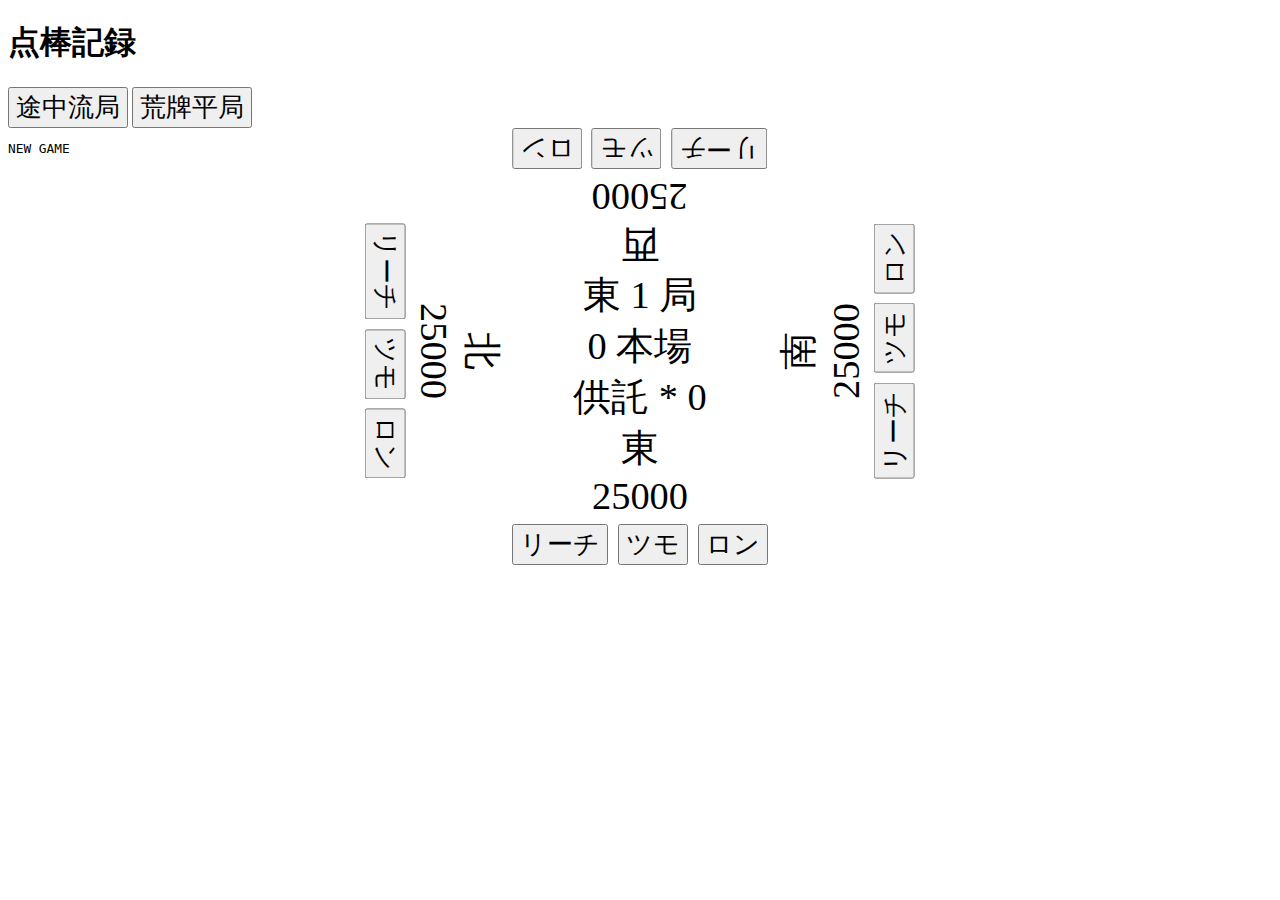
==== index.html @ 74412f01 "Rename this app." ====
<!DOCTYPE html>
<html lang="jp">
  <head>
    <title>点棒記録</title>
    <meta charset="utf-8">
    <meta name="viewport" content="width=device-width, initial-scale=1">
    <script src="scoreboard.js" async></script>
    <link rel="stylesheet" href="style.css">
    <link rel="manifest" href="manifest.json">
  </head>
  <body id="body">
    <header>
      <h1>点棒記録</h1>
    </header>

    <div>
        <button id="abortive-draw">途中流局</button>
        <button id="exhaustive-draw">荒牌平局</button>
        <button id="undo" disabled>UNDO</button>
        <button id="redo" disabled>REDO</button>
        <button id="new-game" disabled>NEW GAME</button>
        <button id="edit" disabled>EDIT</button>
    </div>

    <pre id="history">NEW GAME</pre>

    <div id="mainboard">
        <div id="player-3">
            <div class="wind">西</div>
            <div class="points">25000</div>
            <button class="riichi">リーチ</button>
            <button class="tsumo">ツモ</button>
            <button class="ron">ロン</button>
            <button class="hoju" disabled>放銃</button>
            <select class="fan-minipoint" disabled>
                <option value="0" selected disabled hidden>Select...</option>
                <option value="240">30符1飜</option>
                <option value="320">40符1飜/20符2飜</option>
                <option value="400">50符1飜/25符2飜</option>
                <option value="480">60符1飜/30符2飜</option>
                <option value="560">70符1飜</option>
                <option value="640">80符1飜/40符2飜/20符3飜</option>
                <option value="720">90符1飜</option>
                <option value="800">100符1飜/50符2飜/25符3飜</option>
                <option value="880">110符1飜</option>
                <option value="960">60符2飜/30符3飜</option>
                <option value="1120">70符2飜</option>
                <option value="1280">80符2飜/40符3飜/20符4飜</option>
                <option value="1440">90符2飜</option>
                <option value="1600">100符2飜/50符3飜/25符4飜</option>
                <option value="1760">110符2飜</option>
                <option value="1920">60符3飜/30符4飜</option>
                <option value="2000">満貫</option>
                <option value="3000">跳満</option>
                <option value="4000">倍満</option>
                <option value="6000">三倍満</option>
                <option value="8000">役満</option>
                <option value="16000">ダブル役満</option>
            </select>
            <button class="tenpai" disabled>聴牌</button>
            <button class="noten" disabled>不聴</button>
            <input type="checkbox" id="nagashimangan3" class="nagashimangan" disabled>
            <label for="nagashimangan3">流し満貫</label>
        </div>
        <div id="middle-row">
        <div id="player-4">
            <div class="wind">北</div>
            <div class="points">25000</div>
            <button class="riichi">リーチ</button>
            <button class="tsumo">ツモ</button>
            <button class="ron">ロン</button>
            <button class="hoju" disabled>放銃</button>
            <select class="fan-minipoint" disabled>
                <option value="0" selected disabled hidden>Select...</option>
                <option value="240">30符1飜</option>
                <option value="320">40符1飜/20符2飜</option>
                <option value="400">50符1飜/25符2飜</option>
                <option value="480">60符1飜/30符2飜</option>
                <option value="560">70符1飜</option>
                <option value="640">80符1飜/40符2飜/20符3飜</option>
                <option value="720">90符1飜</option>
                <option value="800">100符1飜/50符2飜/25符3飜</option>
                <option value="880">110符1飜</option>
                <option value="960">60符2飜/30符3飜</option>
                <option value="1120">70符2飜</option>
                <option value="1280">80符2飜/40符3飜/20符4飜</option>
                <option value="1440">90符2飜</option>
                <option value="1600">100符2飜/50符3飜/25符4飜</option>
                <option value="1760">110符2飜</option>
                <option value="1920">60符3飜/30符4飜</option>
                <option value="2000">満貫</option>
                <option value="3000">跳満</option>
                <option value="4000">倍満</option>
                <option value="6000">三倍満</option>
                <option value="8000">役満</option>
                <option value="16000">ダブル役満</option>
            </select>
            <button class="tenpai" disabled>聴牌</button>
            <button class="noten" disabled>不聴</button>
            <input type="checkbox" id="nagashimangan4" class="nagashimangan" disabled>
            <label for="nagashimangan4">流し満貫</label>
        </div>
        <div id="centerboard">
            <div><span id="round">東</span> <span id="rotation">1</span> 局</div>
            <div><span id="counter">0</span> 本場</div>
            <div>供託 * <span id="deposit">0</span></div>
        </div>
        <div id="player-2">
            <div class="wind">南</div>
            <div class="points">25000</div>
            <button class="riichi">リーチ</button>
            <button class="tsumo">ツモ</button>
            <button class="ron">ロン</button>
            <button class="hoju" disabled>放銃</button>
            <select class="fan-minipoint" disabled>
                <option value="0" selected disabled hidden>Select...</option>
                <option value="240">30符1飜</option>
                <option value="320">40符1飜/20符2飜</option>
                <option value="400">50符1飜/25符2飜</option>
                <option value="480">60符1飜/30符2飜</option>
                <option value="560">70符1飜</option>
                <option value="640">80符1飜/40符2飜/20符3飜</option>
                <option value="720">90符1飜</option>
                <option value="800">100符1飜/50符2飜/25符3飜</option>
                <option value="880">110符1飜</option>
                <option value="960">60符2飜/30符3飜</option>
                <option value="1120">70符2飜</option>
                <option value="1280">80符2飜/40符3飜/20符4飜</option>
                <option value="1440">90符2飜</option>
                <option value="1600">100符2飜/50符3飜/25符4飜</option>
                <option value="1760">110符2飜</option>
                <option value="1920">60符3飜/30符4飜</option>
                <option value="2000">満貫</option>
                <option value="3000">跳満</option>
                <option value="4000">倍満</option>
                <option value="6000">三倍満</option>
                <option value="8000">役満</option>
                <option value="16000">ダブル役満</option>
            </select>
            <button class="tenpai" disabled>聴牌</button>
            <button class="noten" disabled>不聴</button>
            <input type="checkbox" id="nagashimangan2" class="nagashimangan" disabled>
            <label for="nagashimangan2">流し満貫</label>
        </div>
        </div><!--id="middle-row"-->
        <div id="player-1">
            <div class="wind">東</div>
            <div class="points">25000</div>
            <button class="riichi">リーチ</button>
            <button class="tsumo">ツモ</button>
            <button class="ron">ロン</button>
            <button class="hoju" disabled>放銃</button>
            <select class="fan-minipoint" disabled>
                <option value="0" selected disabled hidden>Select...</option>
                <option value="240">30符1飜</option>
                <option value="320">40符1飜/20符2飜</option>
                <option value="400">50符1飜/25符2飜</option>
                <option value="480">60符1飜/30符2飜</option>
                <option value="560">70符1飜</option>
                <option value="640">80符1飜/40符2飜/20符3飜</option>
                <option value="720">90符1飜</option>
                <option value="800">100符1飜/50符2飜/25符3飜</option>
                <option value="880">110符1飜</option>
                <option value="960">60符2飜/30符3飜</option>
                <option value="1120">70符2飜</option>
                <option value="1280">80符2飜/40符3飜/20符4飜</option>
                <option value="1440">90符2飜</option>
                <option value="1600">100符2飜/50符3飜/25符4飜</option>
                <option value="1760">110符2飜</option>
                <option value="1920">60符3飜/30符4飜</option>
                <option value="2000">満貫</option>
                <option value="3000">跳満</option>
                <option value="4000">倍満</option>
                <option value="6000">三倍満</option>
                <option value="8000">役満</option>
                <option value="16000">ダブル役満</option>
            </select>
            <button class="tenpai" disabled>聴牌</button>
            <button class="noten" disabled>不聴</button>
            <input type="checkbox" id="nagashimangan1" class="nagashimangan" disabled>
            <label for="nagashimangan1">流し満貫</label>
        </div>
    </div>
  </body>
</html>
---- style.css ----
button, select, input, label {
    font-size: 2vw;
    pointer-events: auto;
}
button:disabled, select:disabled, input:disabled, input:disabled + label {
    display: none;
}
#history {
    position: absolute;
    font-size: 1vw;
    max-height: 70%;
    overflow-y: auto;
    padding-right: 3vw;
}
.normal-state .riichi,
.tsumo-state .fan-minipoint,
.ron-state .ron, .ron-state .hoju, .ron-state .fan-minipoint,
.exhaustive-draw-state .tenpai, .exhaustive-draw-state .noten {
    display: initial;
}
#middle-row {
    white-space: nowrap;
}
#middle-row:before {
    content: "";
    margin-left: -100%;
}
#middle-row:after {
    content: "";
    margin-right: -100%;
}
#player-3, #player-1,
#centerboard, #player-2, #player-4 {
    display: inline-block;
}
#mainboard {
    text-align: center;
    font-size: 3vw;
    pointer-events: none;
}
#player-2 {
    -webkit-transform: rotate(270deg);
    transform: rotate(270deg);
}
#player-3 {
    -webkit-transform: rotate(180deg);
    transform: rotate(180deg);
}
#player-4 {
    -webkit-transform: rotate(90deg);
    transform: rotate(90deg);
}
@media screen and (orientation:portrait) {
   #history {
       font-size: 2vh;
       bottom: 0;
       min-height: 20%;
       max-height: 50%;
   } 
   button, select, input, label {
       font-size: 2vh;
   }
   #mainboard {
       font-size: 3vh;
   }
}
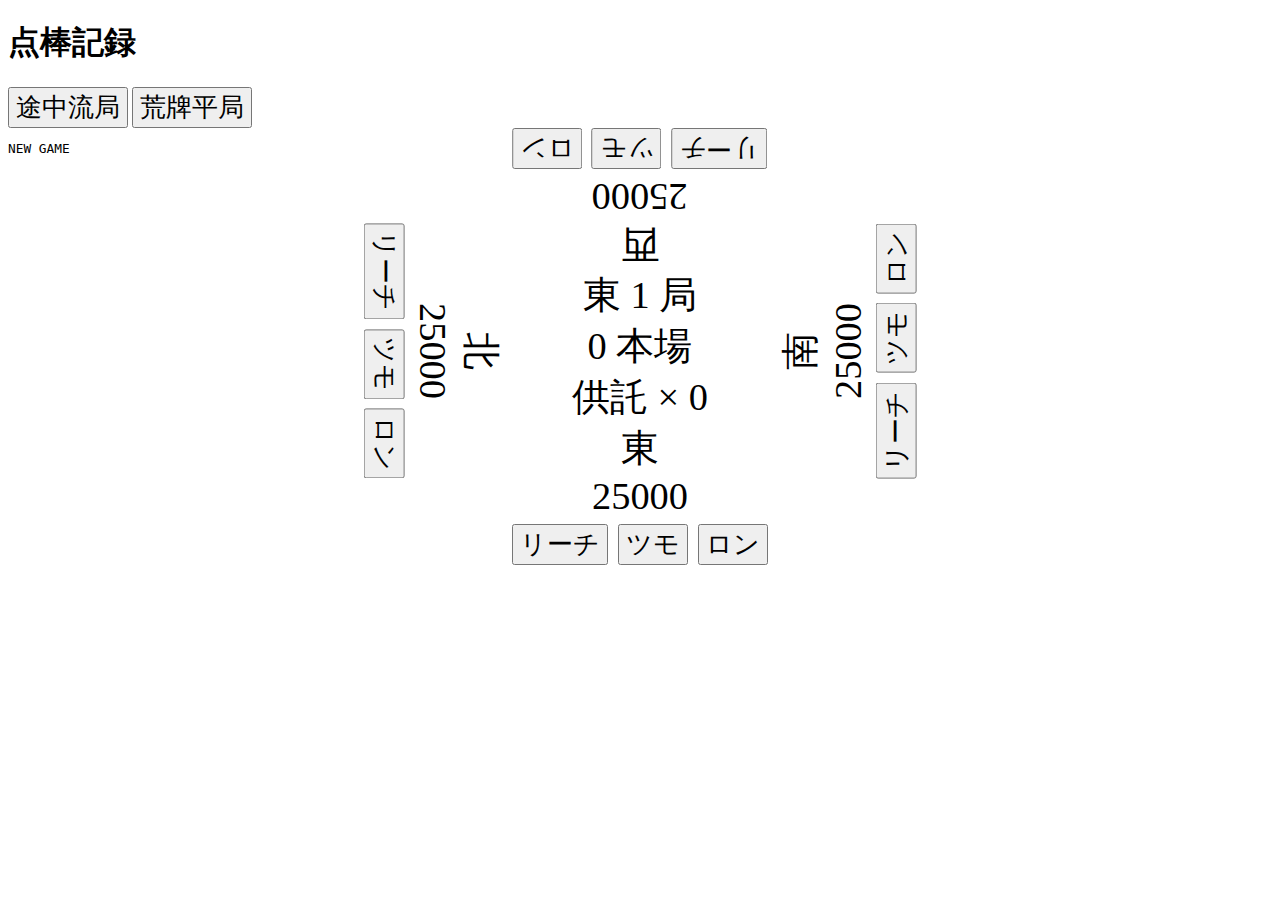
==== commit 0b5d1987: "Use actual multiplication sign." ====
--- a/index.html
+++ b/index.html
@@ -103,7 +103,7 @@
         <div id="centerboard">
             <div><span id="round">東</span> <span id="rotation">1</span> 局</div>
             <div><span id="counter">0</span> 本場</div>
-            <div>供託 * <span id="deposit">0</span></div>
+            <div>供託 &times; <span id="deposit">0</span></div>
         </div>
         <div id="player-2">
             <div class="wind">南</div>
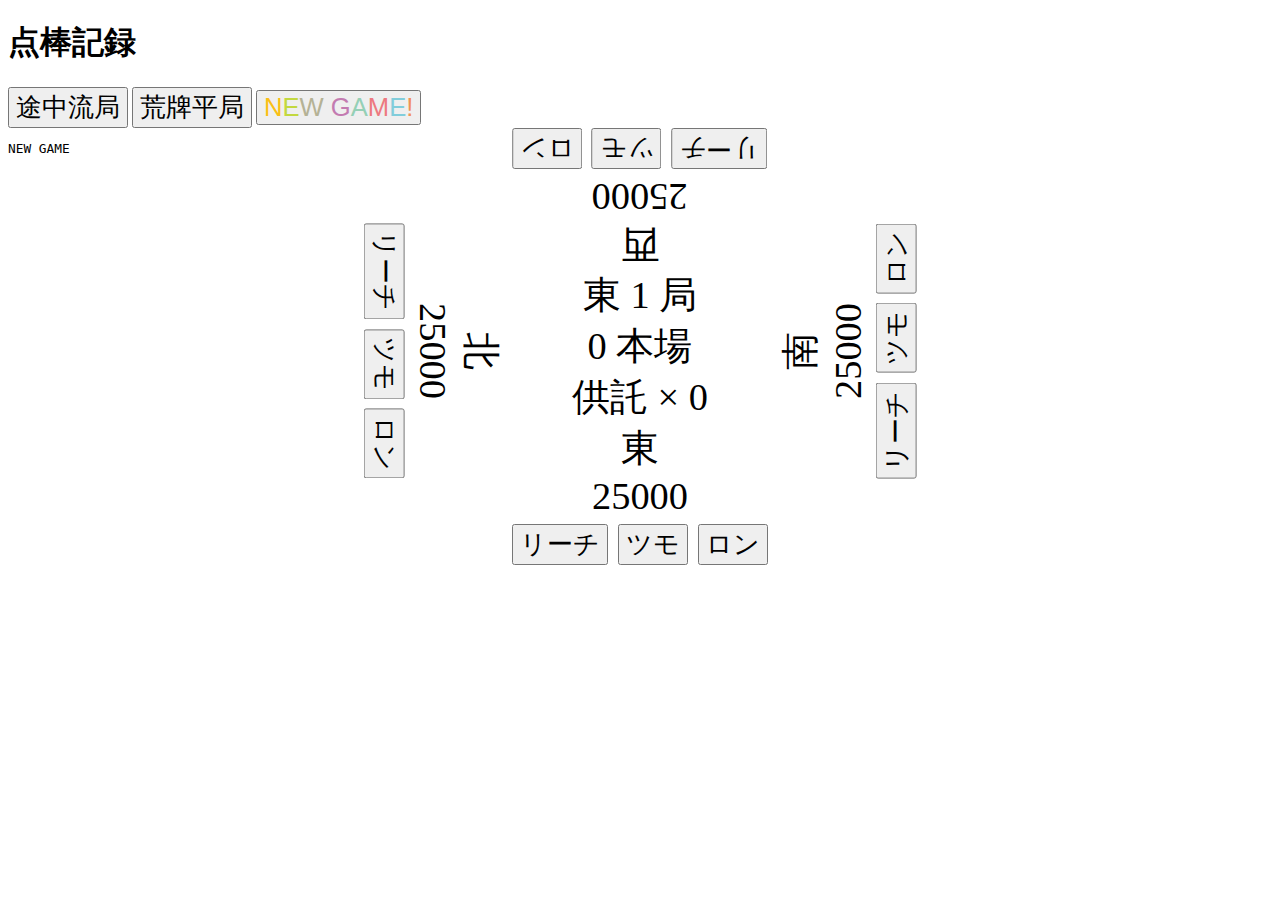
==== commit c1f052dd: "NEW GAME!" ====
--- a/index.html
+++ b/index.html
@@ -18,7 +18,7 @@
         <button id="exhaustive-draw">荒牌平局</button>
         <button id="undo" disabled>UNDO</button>
         <button id="redo" disabled>REDO</button>
-        <button id="new-game" disabled>NEW GAME</button>
+        <button id="new-game" disabled><span class="newgame-n">N</span><span class="newgame-e1">E</span><span class="newgame-w">W</span> <span class="newgame-g">G</span><span class="newgame-a">A</span><span class="newgame-m">M</span><span class="newgame-e2">E</span><span class="newgame-exclam">!</span></button>
         <button id="edit" disabled>EDIT</button>
     </div>
 
--- a/style.css
+++ b/style.css
@@ -50,6 +50,30 @@
     -webkit-transform: rotate(90deg);
     transform: rotate(90deg);
 }
+.newgame-n {
+  color: #fabf15;
+}
+.newgame-e1 {
+  color: #c3d83f;
+}
+.newgame-w {
+  color: #b5b295;
+}
+.newgame-g {
+  color: #c37bb1;
+}
+.newgame-a {
+  color: #95d0b6;
+}
+.newgame-m {
+  color: #ed7980;
+}
+.newgame-e2 {
+  color: #81cddb;
+}
+.newgame-exclam {
+  color: #f18f57;
+}
 @media screen and (orientation:portrait) {
    #history {
        font-size: 2vh;
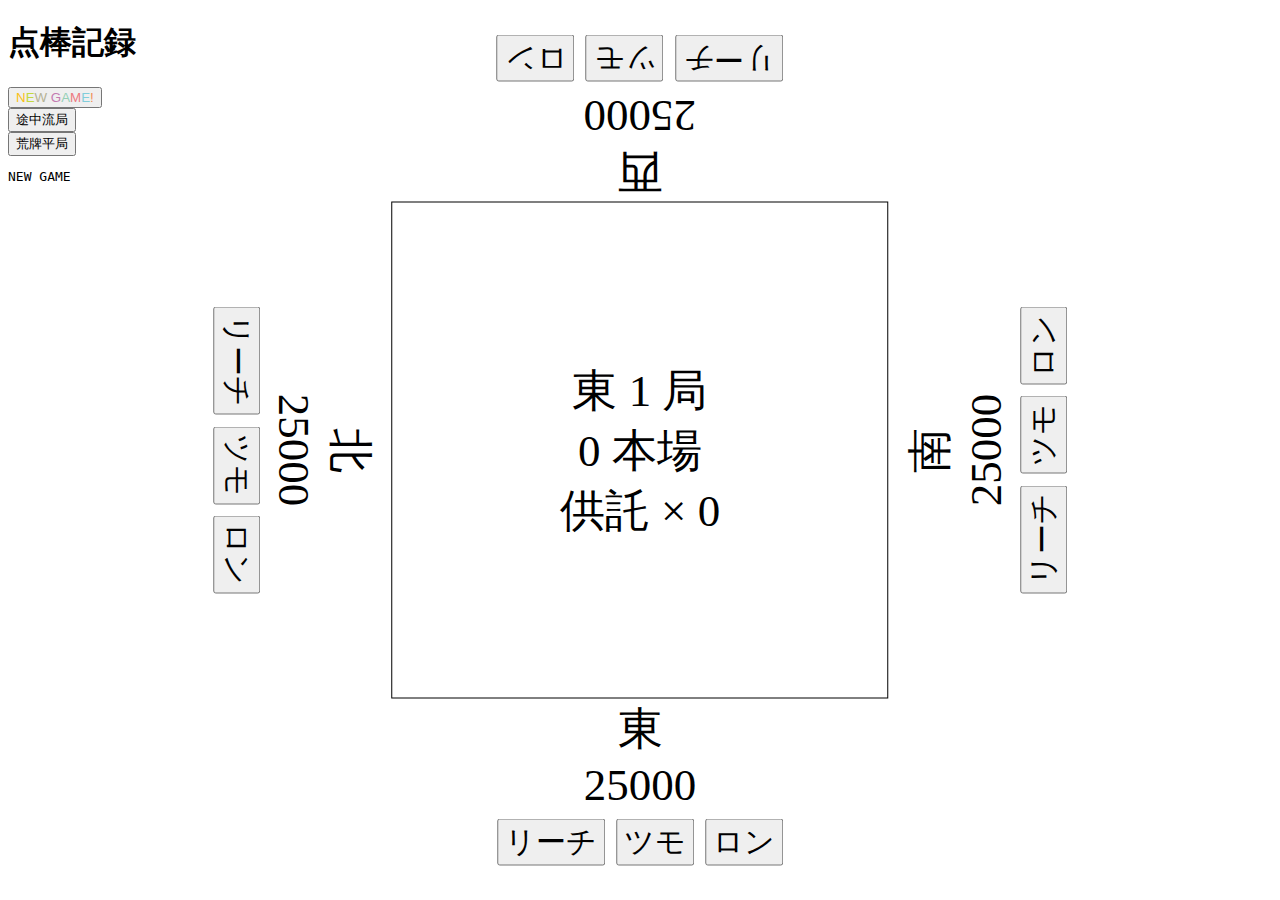
==== commit 56fd7cfc: "Rewrite CSS." ====
--- a/index.html
+++ b/index.html
@@ -13,57 +13,58 @@
       <h1>点棒記録</h1>
     </header>
 
-    <div>
-        <button id="abortive-draw">途中流局</button>
-        <button id="exhaustive-draw">荒牌平局</button>
-        <button id="undo" disabled>UNDO</button>
-        <button id="redo" disabled>REDO</button>
-        <button id="new-game" disabled><span class="newgame-n">N</span><span class="newgame-e1">E</span><span class="newgame-w">W</span> <span class="newgame-g">G</span><span class="newgame-a">A</span><span class="newgame-m">M</span><span class="newgame-e2">E</span><span class="newgame-exclam">!</span></button>
-        <button id="edit" disabled>EDIT</button>
+    <div id="control-panel">
+        <button id="new-game" disabled><span class="newgame-n">N</span><span class="newgame-e1">E</span><span class="newgame-w">W</span> <span class="newgame-g">G</span><span class="newgame-a">A</span><span class="newgame-m">M</span><span class="newgame-e2">E</span><span class="newgame-exclam">!</span></button><br>
+        <button id="abortive-draw">途中流局</button><br>
+        <button id="exhaustive-draw">荒牌平局</button><br>
+        <button id="undo" disabled>UNDO</button><br>
+        <button id="redo" disabled>REDO</button><br>
+        <button id="edit" disabled>EDIT</button><br>
     </div>
 
     <pre id="history">NEW GAME</pre>
 
     <div id="mainboard">
-        <div id="player-3">
-            <div class="wind">西</div>
-            <div class="points">25000</div>
-            <button class="riichi">リーチ</button>
-            <button class="tsumo">ツモ</button>
-            <button class="ron">ロン</button>
-            <button class="hoju" disabled>放銃</button>
-            <select class="fan-minipoint" disabled>
-                <option value="0" selected disabled hidden>Select...</option>
-                <option value="240">30符1飜</option>
-                <option value="320">40符1飜/20符2飜</option>
-                <option value="400">50符1飜/25符2飜</option>
-                <option value="480">60符1飜/30符2飜</option>
-                <option value="560">70符1飜</option>
-                <option value="640">80符1飜/40符2飜/20符3飜</option>
-                <option value="720">90符1飜</option>
-                <option value="800">100符1飜/50符2飜/25符3飜</option>
-                <option value="880">110符1飜</option>
-                <option value="960">60符2飜/30符3飜</option>
-                <option value="1120">70符2飜</option>
-                <option value="1280">80符2飜/40符3飜/20符4飜</option>
-                <option value="1440">90符2飜</option>
-                <option value="1600">100符2飜/50符3飜/25符4飜</option>
-                <option value="1760">110符2飜</option>
-                <option value="1920">60符3飜/30符4飜</option>
-                <option value="2000">満貫</option>
-                <option value="3000">跳満</option>
-                <option value="4000">倍満</option>
-                <option value="6000">三倍満</option>
-                <option value="8000">役満</option>
-                <option value="16000">ダブル役満</option>
-            </select>
-            <button class="tenpai" disabled>聴牌</button>
-            <button class="noten" disabled>不聴</button>
-            <input type="checkbox" id="nagashimangan3" class="nagashimangan" disabled>
-            <label for="nagashimangan3">流し満貫</label>
-        </div>
-        <div id="middle-row">
-        <div id="player-4">
+      <div id="player-3">
+        <div class="wind">西</div>
+        <div class="points">25000</div>
+        <button class="riichi">リーチ</button>
+        <button class="tsumo">ツモ</button>
+        <button class="ron">ロン</button>
+        <button class="hoju" disabled>放銃</button>
+        <select class="fan-minipoint" disabled>
+          <option value="0" selected disabled hidden>Select...</option>
+          <option value="240">30符1飜</option>
+          <option value="320">40符1飜/20符2飜</option>
+          <option value="400">50符1飜/25符2飜</option>
+          <option value="480">60符1飜/30符2飜</option>
+          <option value="560">70符1飜</option>
+          <option value="640">80符1飜/40符2飜/20符3飜</option>
+          <option value="720">90符1飜</option>
+          <option value="800">100符1飜/50符2飜/25符3飜</option>
+          <option value="880">110符1飜</option>
+          <option value="960">60符2飜/30符3飜</option>
+          <option value="1120">70符2飜</option>
+          <option value="1280">80符2飜/40符3飜/20符4飜</option>
+          <option value="1440">90符2飜</option>
+          <option value="1600">100符2飜/50符3飜/25符4飜</option>
+          <option value="1760">110符2飜</option>
+          <option value="1920">60符3飜/30符4飜</option>
+          <option value="2000">満貫</option>
+          <option value="3000">跳満</option>
+          <option value="4000">倍満</option>
+          <option value="6000">三倍満</option>
+          <option value="8000">役満</option>
+          <option value="16000">ダブル役満</option>
+        </select>
+        <button class="tenpai" disabled>聴牌</button>
+        <button class="noten" disabled>不聴</button>
+        <input type="checkbox" id="nagashimangan3" class="nagashimangan" disabled>
+        <label for="nagashimangan3">流し満貫</label>
+      </div>
+      <div id="middle-row">
+        <div id="outer-player-4">
+          <div id="player-4">
             <div class="wind">北</div>
             <div class="points">25000</div>
             <button class="riichi">リーチ</button>
@@ -71,41 +72,45 @@
             <button class="ron">ロン</button>
             <button class="hoju" disabled>放銃</button>
             <select class="fan-minipoint" disabled>
-                <option value="0" selected disabled hidden>Select...</option>
-                <option value="240">30符1飜</option>
-                <option value="320">40符1飜/20符2飜</option>
-                <option value="400">50符1飜/25符2飜</option>
-                <option value="480">60符1飜/30符2飜</option>
-                <option value="560">70符1飜</option>
-                <option value="640">80符1飜/40符2飜/20符3飜</option>
-                <option value="720">90符1飜</option>
-                <option value="800">100符1飜/50符2飜/25符3飜</option>
-                <option value="880">110符1飜</option>
-                <option value="960">60符2飜/30符3飜</option>
-                <option value="1120">70符2飜</option>
-                <option value="1280">80符2飜/40符3飜/20符4飜</option>
-                <option value="1440">90符2飜</option>
-                <option value="1600">100符2飜/50符3飜/25符4飜</option>
-                <option value="1760">110符2飜</option>
-                <option value="1920">60符3飜/30符4飜</option>
-                <option value="2000">満貫</option>
-                <option value="3000">跳満</option>
-                <option value="4000">倍満</option>
-                <option value="6000">三倍満</option>
-                <option value="8000">役満</option>
-                <option value="16000">ダブル役満</option>
+              <option value="0" selected disabled hidden>Select...</option>
+              <option value="240">30符1飜</option>
+              <option value="320">40符1飜/20符2飜</option>
+              <option value="400">50符1飜/25符2飜</option>
+              <option value="480">60符1飜/30符2飜</option>
+              <option value="560">70符1飜</option>
+              <option value="640">80符1飜/40符2飜/20符3飜</option>
+              <option value="720">90符1飜</option>
+              <option value="800">100符1飜/50符2飜/25符3飜</option>
+              <option value="880">110符1飜</option>
+              <option value="960">60符2飜/30符3飜</option>
+              <option value="1120">70符2飜</option>
+              <option value="1280">80符2飜/40符3飜/20符4飜</option>
+              <option value="1440">90符2飜</option>
+              <option value="1600">100符2飜/50符3飜/25符4飜</option>
+              <option value="1760">110符2飜</option>
+              <option value="1920">60符3飜/30符4飜</option>
+              <option value="2000">満貫</option>
+              <option value="3000">跳満</option>
+              <option value="4000">倍満</option>
+              <option value="6000">三倍満</option>
+              <option value="8000">役満</option>
+              <option value="16000">ダブル役満</option>
             </select>
             <button class="tenpai" disabled>聴牌</button>
             <button class="noten" disabled>不聴</button>
             <input type="checkbox" id="nagashimangan4" class="nagashimangan" disabled>
             <label for="nagashimangan4">流し満貫</label>
+          </div>
         </div>
         <div id="centerboard">
+          <div id="innercenterboard">
             <div><span id="round">東</span> <span id="rotation">1</span> 局</div>
             <div><span id="counter">0</span> 本場</div>
             <div>供託 &times; <span id="deposit">0</span></div>
+          </div>
         </div>
-        <div id="player-2">
+        <div id="outer-player-2">
+          <div id="player-2">
             <div class="wind">南</div>
             <div class="points">25000</div>
             <button class="riichi">リーチ</button>
@@ -113,73 +118,74 @@
             <button class="ron">ロン</button>
             <button class="hoju" disabled>放銃</button>
             <select class="fan-minipoint" disabled>
-                <option value="0" selected disabled hidden>Select...</option>
-                <option value="240">30符1飜</option>
-                <option value="320">40符1飜/20符2飜</option>
-                <option value="400">50符1飜/25符2飜</option>
-                <option value="480">60符1飜/30符2飜</option>
-                <option value="560">70符1飜</option>
-                <option value="640">80符1飜/40符2飜/20符3飜</option>
-                <option value="720">90符1飜</option>
-                <option value="800">100符1飜/50符2飜/25符3飜</option>
-                <option value="880">110符1飜</option>
-                <option value="960">60符2飜/30符3飜</option>
-                <option value="1120">70符2飜</option>
-                <option value="1280">80符2飜/40符3飜/20符4飜</option>
-                <option value="1440">90符2飜</option>
-                <option value="1600">100符2飜/50符3飜/25符4飜</option>
-                <option value="1760">110符2飜</option>
-                <option value="1920">60符3飜/30符4飜</option>
-                <option value="2000">満貫</option>
-                <option value="3000">跳満</option>
-                <option value="4000">倍満</option>
-                <option value="6000">三倍満</option>
-                <option value="8000">役満</option>
-                <option value="16000">ダブル役満</option>
+              <option value="0" selected disabled hidden>Select...</option>
+              <option value="240">30符1飜</option>
+              <option value="320">40符1飜/20符2飜</option>
+              <option value="400">50符1飜/25符2飜</option>
+              <option value="480">60符1飜/30符2飜</option>
+              <option value="560">70符1飜</option>
+              <option value="640">80符1飜/40符2飜/20符3飜</option>
+              <option value="720">90符1飜</option>
+              <option value="800">100符1飜/50符2飜/25符3飜</option>
+              <option value="880">110符1飜</option>
+              <option value="960">60符2飜/30符3飜</option>
+              <option value="1120">70符2飜</option>
+              <option value="1280">80符2飜/40符3飜/20符4飜</option>
+              <option value="1440">90符2飜</option>
+              <option value="1600">100符2飜/50符3飜/25符4飜</option>
+              <option value="1760">110符2飜</option>
+              <option value="1920">60符3飜/30符4飜</option>
+              <option value="2000">満貫</option>
+              <option value="3000">跳満</option>
+              <option value="4000">倍満</option>
+              <option value="6000">三倍満</option>
+              <option value="8000">役満</option>
+              <option value="16000">ダブル役満</option>
             </select>
             <button class="tenpai" disabled>聴牌</button>
             <button class="noten" disabled>不聴</button>
             <input type="checkbox" id="nagashimangan2" class="nagashimangan" disabled>
             <label for="nagashimangan2">流し満貫</label>
+          </div>
         </div>
-        </div><!--id="middle-row"-->
-        <div id="player-1">
-            <div class="wind">東</div>
-            <div class="points">25000</div>
-            <button class="riichi">リーチ</button>
-            <button class="tsumo">ツモ</button>
-            <button class="ron">ロン</button>
-            <button class="hoju" disabled>放銃</button>
-            <select class="fan-minipoint" disabled>
-                <option value="0" selected disabled hidden>Select...</option>
-                <option value="240">30符1飜</option>
-                <option value="320">40符1飜/20符2飜</option>
-                <option value="400">50符1飜/25符2飜</option>
-                <option value="480">60符1飜/30符2飜</option>
-                <option value="560">70符1飜</option>
-                <option value="640">80符1飜/40符2飜/20符3飜</option>
-                <option value="720">90符1飜</option>
-                <option value="800">100符1飜/50符2飜/25符3飜</option>
-                <option value="880">110符1飜</option>
-                <option value="960">60符2飜/30符3飜</option>
-                <option value="1120">70符2飜</option>
-                <option value="1280">80符2飜/40符3飜/20符4飜</option>
-                <option value="1440">90符2飜</option>
-                <option value="1600">100符2飜/50符3飜/25符4飜</option>
-                <option value="1760">110符2飜</option>
-                <option value="1920">60符3飜/30符4飜</option>
-                <option value="2000">満貫</option>
-                <option value="3000">跳満</option>
-                <option value="4000">倍満</option>
-                <option value="6000">三倍満</option>
-                <option value="8000">役満</option>
-                <option value="16000">ダブル役満</option>
-            </select>
-            <button class="tenpai" disabled>聴牌</button>
-            <button class="noten" disabled>不聴</button>
-            <input type="checkbox" id="nagashimangan1" class="nagashimangan" disabled>
-            <label for="nagashimangan1">流し満貫</label>
-        </div>
+      </div>
+      <div id="player-1">
+        <div class="wind">東</div>
+        <div class="points">25000</div>
+        <button class="riichi">リーチ</button>
+        <button class="tsumo">ツモ</button>
+        <button class="ron">ロン</button>
+        <button class="hoju" disabled>放銃</button>
+        <select class="fan-minipoint" disabled>
+          <option value="0" selected disabled hidden>Select...</option>
+          <option value="240">30符1飜</option>
+          <option value="320">40符1飜/20符2飜</option>
+          <option value="400">50符1飜/25符2飜</option>
+          <option value="480">60符1飜/30符2飜</option>
+          <option value="560">70符1飜</option>
+          <option value="640">80符1飜/40符2飜/20符3飜</option>
+          <option value="720">90符1飜</option>
+          <option value="800">100符1飜/50符2飜/25符3飜</option>
+          <option value="880">110符1飜</option>
+          <option value="960">60符2飜/30符3飜</option>
+          <option value="1120">70符2飜</option>
+          <option value="1280">80符2飜/40符3飜/20符4飜</option>
+          <option value="1440">90符2飜</option>
+          <option value="1600">100符2飜/50符3飜/25符4飜</option>
+          <option value="1760">110符2飜</option>
+          <option value="1920">60符3飜/30符4飜</option>
+          <option value="2000">満貫</option>
+          <option value="3000">跳満</option>
+          <option value="4000">倍満</option>
+          <option value="6000">三倍満</option>
+          <option value="8000">役満</option>
+          <option value="16000">ダブル役満</option>
+        </select>
+        <button class="tenpai" disabled>聴牌</button>
+        <button class="noten" disabled>不聴</button>
+        <input type="checkbox" id="nagashimangan1" class="nagashimangan" disabled>
+        <label for="nagashimangan1">流し満貫</label>
+      </div>
     </div>
   </body>
 </html>
--- a/style.css
+++ b/style.css
@@ -1,55 +1,96 @@
-button, select, input, label {
-    font-size: 2vw;
-    pointer-events: auto;
+button:disabled, select:disabled, input:disabled, input:disabled + label {
+  display: none;
 }
-button:disabled, select:disabled, input:disabled, input:disabled + label {
+
+#control-panel button:disabled + br {
+  display: none;
+}
+@media screen and (orientation:portrait) {
+  #control-panel br {
     display: none;
+  }
 }
+
 #history {
-    position: absolute;
-    font-size: 1vw;
-    max-height: 70%;
-    overflow-y: auto;
-    padding-right: 3vw;
+  max-height: 70%;
+  overflow-y: auto;
+  padding-right: 2em;
 }
-.normal-state .riichi,
-.tsumo-state .fan-minipoint,
-.ron-state .ron, .ron-state .hoju, .ron-state .fan-minipoint,
-.exhaustive-draw-state .tenpai, .exhaustive-draw-state .noten {
-    display: initial;
+
+/* Get the layout */
+#player-2 {
+  -webkit-transform: rotate(270deg);
+  transform: translate(-3.5em, 3.5em) rotate(270deg);
+}
+#player-3 {
+  -webkit-transform: rotate(180deg);
+  transform: rotate(180deg);
+}
+#player-4 {
+  -webkit-transform: rotate(90deg);
+  transform: translate(-3.5em, 3.5em) rotate(90deg);
+}
+#player-1, #player-2, #player-3, #player-4 {
+  width: 11em;
+  height: 4em;
+  white-space: nowrap;
+}
+#outer-player-2, #outer-player-4 {
+  width: 4em;
+  height: 11em;
+  vertical-align: middle;
+}
+#centerboard {
+  width: 11em;
+  height: 11em;
+  vertical-align: middle;
+  border: 1px solid black;
+}
+#player-1, #outer-player-2, #player-3, #outer-player-4 {
+  display: inline-block;
 }
 #middle-row {
-    white-space: nowrap;
-}
-#middle-row:before {
-    content: "";
-    margin-left: -100%;
-}
-#middle-row:after {
-    content: "";
-    margin-right: -100%;
-}
-#player-3, #player-1,
-#centerboard, #player-2, #player-4 {
-    display: inline-block;
+  white-space: nowrap;
 }
 #mainboard {
-    text-align: center;
-    font-size: 3vw;
-    pointer-events: none;
+  text-align: center;
+  font-size: 5vw;
+  position: absolute;
+  top: 50%;
+  left: 50%;
+  margin-right: -50%;
+  transform: translate(-50%, -50%);
 }
-#player-2 {
-    -webkit-transform: rotate(270deg);
-    transform: rotate(270deg);
+@media screen and (orientation:landscape) {
+  #mainboard {
+    font-size: 5vh;
+  }
 }
-#player-3 {
-    -webkit-transform: rotate(180deg);
-    transform: rotate(180deg);
+
+/* Adjust button sizes */
+#mainboard button, #mainboard select, #mainboard input, #mainboard label {
+  font-size: 0.667em;
 }
-#player-4 {
-    -webkit-transform: rotate(90deg);
-    transform: rotate(90deg);
+
+/* Prevent #mainboard blocking buttons */
+#mainboard {
+  pointer-events: none;
 }
+button, select, input, label {
+  pointer-events: auto;
+}
+
+/* Centering items in the middle */
+#centerboard {
+  display: inline-flex;
+  align-items: center;
+}
+#innercenterboard {
+  margin-left: auto;
+  margin-right: auto;
+}
+
+/* NEW GAME! */
 .newgame-n {
   color: #fabf15;
 }
@@ -74,18 +115,3 @@
 .newgame-exclam {
   color: #f18f57;
 }
-@media screen and (orientation:portrait) {
-   #history {
-       font-size: 2vh;
-       bottom: 0;
-       min-height: 20%;
-       max-height: 50%;
-   } 
-   button, select, input, label {
-       font-size: 2vh;
-   }
-   #mainboard {
-       font-size: 3vh;
-   }
-}
-
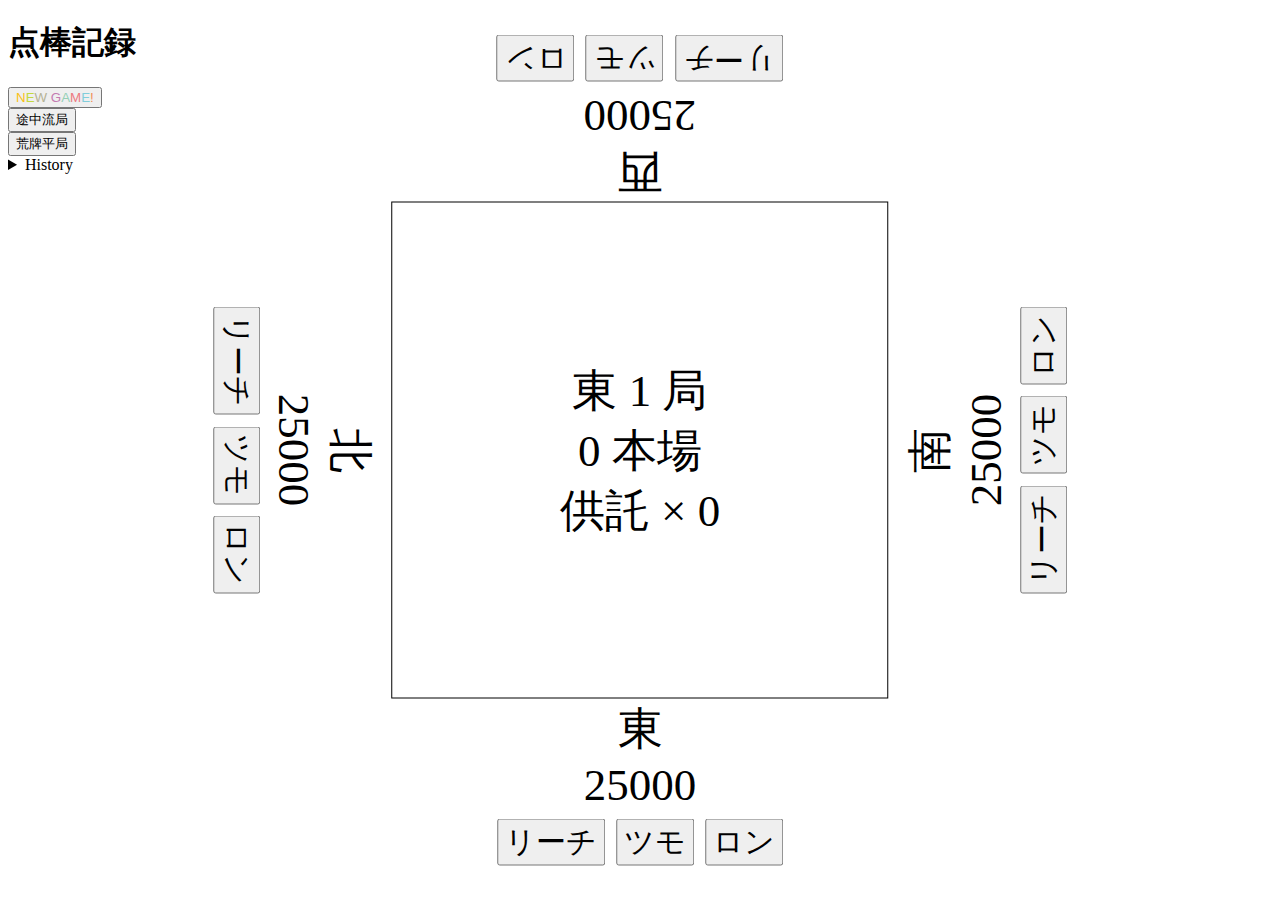
==== commit 21c69993: "Move history into <details>" ====
--- a/index.html
+++ b/index.html
@@ -22,7 +22,10 @@
         <button id="edit" disabled>EDIT</button><br>
     </div>
 
-    <pre id="history">NEW GAME</pre>
+    <details>
+      <summary>History</summary>
+      <pre id="history">NEW GAME</pre>
+    </details>
 
     <div id="mainboard">
       <div id="player-3">
--- a/style.css
+++ b/style.css
@@ -9,12 +9,6 @@
   #control-panel br {
     display: none;
   }
-}
-
-#history {
-  max-height: 70%;
-  overflow-y: auto;
-  padding-right: 2em;
 }
 
 /* Get the layout */
